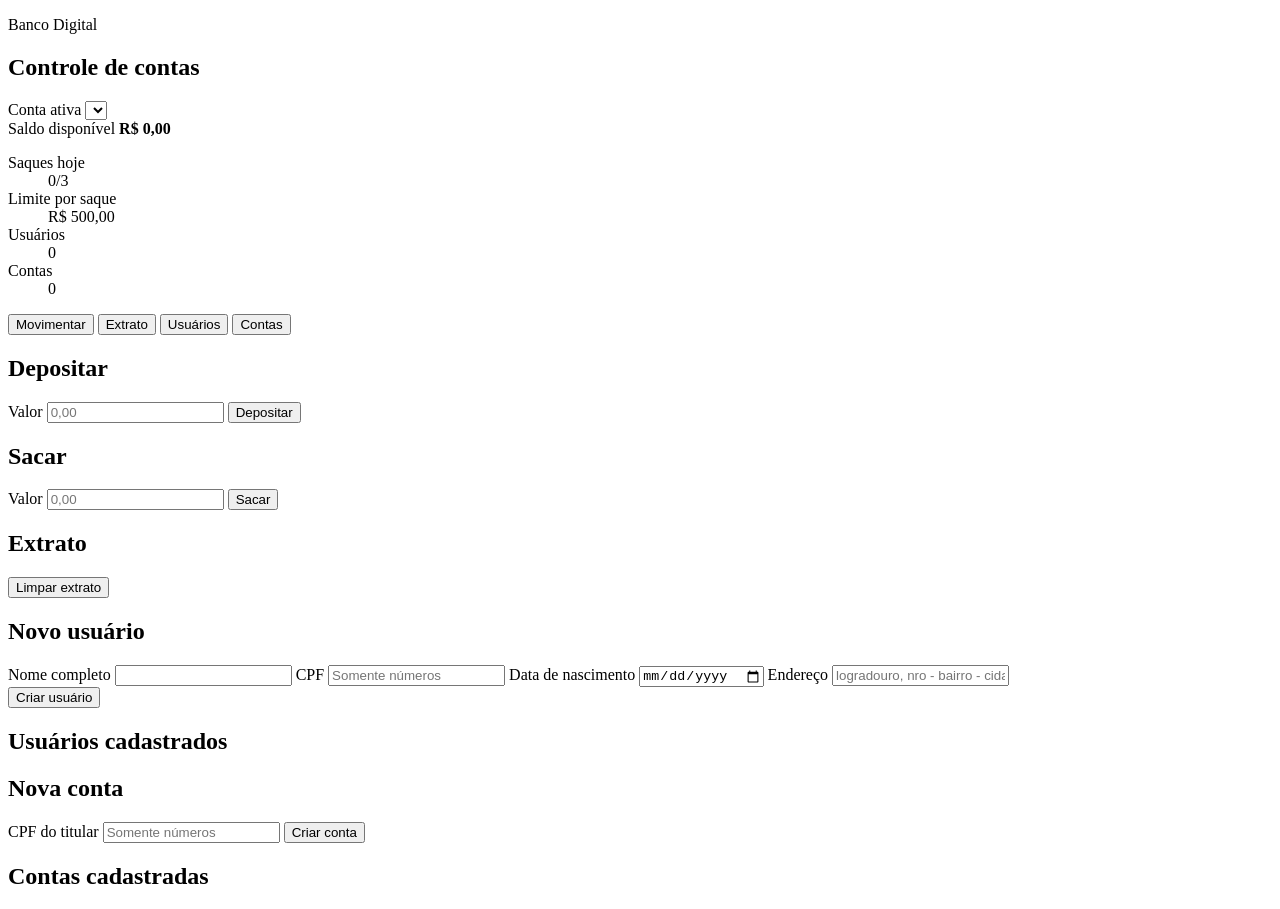
==== index.html @ 3e4c6722 "Add files via upload" ====
<!doctype html>
<html lang="pt-BR">
  <head>
    <meta charset="utf-8" />
    <meta name="viewport" content="width=device-width, initial-scale=1" />
    <title>Banco Digital</title>
    <link rel="stylesheet" href="./styles.css" />
  </head>
  <body>
    <main class="app-shell">
      <section class="summary-panel" aria-label="Resumo da conta">
        <div>
          <p class="eyebrow">Banco Digital</p>
          <h1>Controle de contas</h1>
        </div>

        <label class="field field-compact" for="accountSelect">
          Conta ativa
          <select id="accountSelect"></select>
        </label>

        <div class="balance-box">
          <span>Saldo disponível</span>
          <strong id="balance">R$ 0,00</strong>
        </div>

        <dl class="stats-grid">
          <div>
            <dt>Saques hoje</dt>
            <dd><span id="withdrawCount">0</span>/3</dd>
          </div>
          <div>
            <dt>Limite por saque</dt>
            <dd>R$ 500,00</dd>
          </div>
          <div>
            <dt>Usuários</dt>
            <dd id="userCount">0</dd>
          </div>
          <div>
            <dt>Contas</dt>
            <dd id="accountCount">0</dd>
          </div>
        </dl>
      </section>

      <section class="workspace">
        <nav class="tabs" aria-label="Operações">
          <button class="tab-button active" data-tab="movimentar" type="button">Movimentar</button>
          <button class="tab-button" data-tab="extrato" type="button">Extrato</button>
          <button class="tab-button" data-tab="usuarios" type="button">Usuários</button>
          <button class="tab-button" data-tab="contas" type="button">Contas</button>
        </nav>

        <div class="notice" id="notice" role="status" aria-live="polite"></div>

        <section class="tab-panel active" id="movimentar">
          <div class="form-grid">
            <form class="panel" id="depositForm">
              <h2>Depositar</h2>
              <label class="field" for="depositAmount">
                Valor
                <input id="depositAmount" min="0.01" step="0.01" type="number" placeholder="0,00" required />
              </label>
              <button class="primary-button" type="submit">Depositar</button>
            </form>

            <form class="panel" id="withdrawForm">
              <h2>Sacar</h2>
              <label class="field" for="withdrawAmount">
                Valor
                <input id="withdrawAmount" min="0.01" step="0.01" type="number" placeholder="0,00" required />
              </label>
              <button class="primary-button" type="submit">Sacar</button>
            </form>
          </div>
        </section>

        <section class="tab-panel" id="extrato">
          <div class="panel">
            <div class="panel-header">
              <h2>Extrato</h2>
              <button class="ghost-button" id="clearStatement" type="button">Limpar extrato</button>
            </div>
            <ul class="statement-list" id="statementList"></ul>
          </div>
        </section>

        <section class="tab-panel" id="usuarios">
          <form class="panel" id="userForm">
            <h2>Novo usuário</h2>
            <div class="form-grid">
              <label class="field" for="userName">
                Nome completo
                <input id="userName" autocomplete="name" required />
              </label>
              <label class="field" for="userCpf">
                CPF
                <input id="userCpf" inputmode="numeric" maxlength="14" placeholder="Somente números" required />
              </label>
              <label class="field" for="userBirth">
                Data de nascimento
                <input id="userBirth" type="date" required />
              </label>
              <label class="field" for="userAddress">
                Endereço
                <input id="userAddress" placeholder="logradouro, nro - bairro - cidade/UF" required />
              </label>
            </div>
            <button class="primary-button" type="submit">Criar usuário</button>
          </form>

          <div class="panel">
            <h2>Usuários cadastrados</h2>
            <ul class="data-list" id="userList"></ul>
          </div>
        </section>

        <section class="tab-panel" id="contas">
          <form class="panel" id="accountForm">
            <h2>Nova conta</h2>
            <label class="field" for="accountCpf">
              CPF do titular
              <input id="accountCpf" inputmode="numeric" maxlength="14" placeholder="Somente números" required />
            </label>
            <button class="primary-button" type="submit">Criar conta</button>
          </form>

          <div class="panel">
            <h2>Contas cadastradas</h2>
            <ul class="data-list" id="accountList"></ul>
          </div>
        </section>
      </section>
    </main>

    <script src="./script.js"></script>
  </body>
</html>
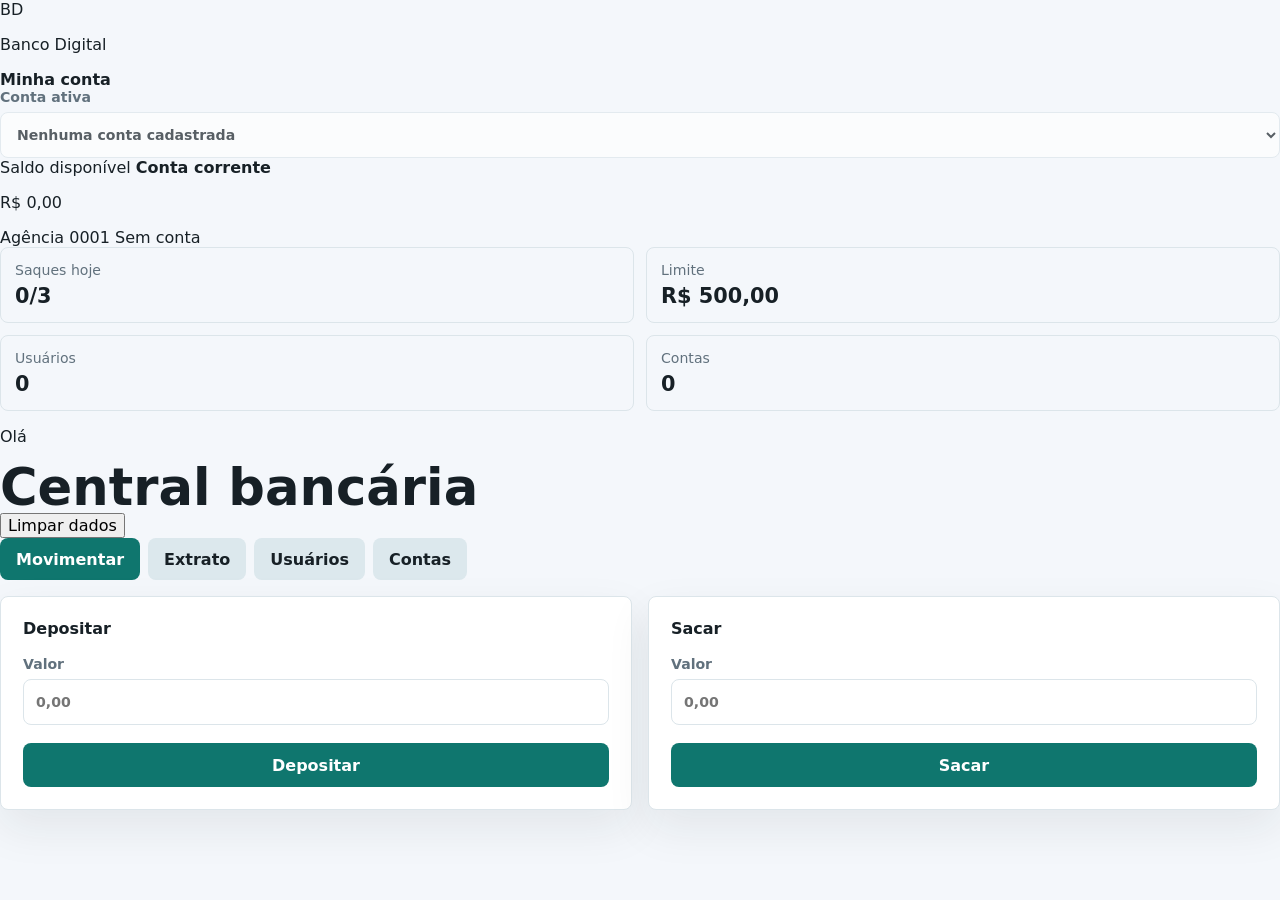
==== commit 1288470d: "Update index.html" ====
--- a/index.html
+++ b/index.html
@@ -7,22 +7,32 @@
     <link rel="stylesheet" href="./styles.css" />
   </head>
   <body>
-    <main class="app-shell">
-      <section class="summary-panel" aria-label="Resumo da conta">
-        <div>
-          <p class="eyebrow">Banco Digital</p>
-          <h1>Controle de contas</h1>
+    <main class="bank-app">
+      <aside class="sidebar">
+        <div class="brand">
+          <div class="brand-mark">BD</div>
+          <div>
+            <p>Banco Digital</p>
+            <strong>Minha conta</strong>
+          </div>
         </div>
 
-        <label class="field field-compact" for="accountSelect">
+        <label class="field account-picker" for="accountSelect">
           Conta ativa
           <select id="accountSelect"></select>
         </label>
 
-        <div class="balance-box">
-          <span>Saldo disponível</span>
-          <strong id="balance">R$ 0,00</strong>
-        </div>
+        <section class="bank-card" aria-label="Cartão da conta">
+          <div class="card-top">
+            <span>Saldo disponível</span>
+            <strong>Conta corrente</strong>
+          </div>
+          <p id="balance">R$ 0,00</p>
+          <div class="card-bottom">
+            <span>Agência 0001</span>
+            <span id="activeAccountNumber">Sem conta</span>
+          </div>
+        </section>
 
         <dl class="stats-grid">
           <div>
@@ -30,7 +40,7 @@
             <dd><span id="withdrawCount">0</span>/3</dd>
           </div>
           <div>
-            <dt>Limite por saque</dt>
+            <dt>Limite</dt>
             <dd>R$ 500,00</dd>
           </div>
           <div>
@@ -42,9 +52,17 @@
             <dd id="accountCount">0</dd>
           </div>
         </dl>
-      </section>
+      </aside>
 
-      <section class="workspace">
+      <section class="content">
+        <header class="topbar">
+          <div>
+            <p>Olá</p>
+            <h1>Central bancária</h1>
+          </div>
+          <button class="danger-button" id="resetData" type="button">Limpar dados</button>
+        </header>
+
         <nav class="tabs" aria-label="Operações">
           <button class="tab-button active" data-tab="movimentar" type="button">Movimentar</button>
           <button class="tab-button" data-tab="extrato" type="button">Extrato</button>
@@ -104,7 +122,7 @@
               </label>
               <label class="field" for="userAddress">
                 Endereço
-                <input id="userAddress" placeholder="logradouro, nro - bairro - cidade/UF" required />
+                <input id="userAddress" placeholder="Rua, número - bairro - cidade/UF" required />
               </label>
             </div>
             <button class="primary-button" type="submit">Criar usuário</button>
@@ -119,9 +137,9 @@
         <section class="tab-panel" id="contas">
           <form class="panel" id="accountForm">
             <h2>Nova conta</h2>
-            <label class="field" for="accountCpf">
-              CPF do titular
-              <input id="accountCpf" inputmode="numeric" maxlength="14" placeholder="Somente números" required />
+            <label class="field" for="accountUser">
+              Titular
+              <select id="accountUser" required></select>
             </label>
             <button class="primary-button" type="submit">Criar conta</button>
           </form>
--- a/styles.css
+++ b/styles.css
@@ -0,0 +1,311 @@
+:root {
+  color-scheme: light;
+  --bg: #f4f7fb;
+  --surface: #ffffff;
+  --surface-soft: #edf4f6;
+  --text: #172026;
+  --muted: #61717d;
+  --line: #dce5ea;
+  --accent: #0f766e;
+  --accent-strong: #115e59;
+  --danger: #b42318;
+  --success: #087443;
+  --shadow: 0 18px 45px rgba(23, 32, 38, 0.08);
+}
+
+* {
+  box-sizing: border-box;
+}
+
+body {
+  margin: 0;
+  min-height: 100vh;
+  background: var(--bg);
+  color: var(--text);
+  font-family: Inter, ui-sans-serif, system-ui, -apple-system, BlinkMacSystemFont, "Segoe UI", sans-serif;
+}
+
+button,
+input,
+select {
+  font: inherit;
+}
+
+.app-shell {
+  display: grid;
+  grid-template-columns: minmax(280px, 360px) minmax(0, 1fr);
+  gap: 24px;
+  width: min(1180px, calc(100% - 32px));
+  margin: 32px auto;
+}
+
+.summary-panel,
+.panel {
+  background: var(--surface);
+  border: 1px solid var(--line);
+  border-radius: 8px;
+  box-shadow: var(--shadow);
+}
+
+.summary-panel {
+  display: flex;
+  flex-direction: column;
+  gap: 22px;
+  align-self: start;
+  padding: 24px;
+  position: sticky;
+  top: 24px;
+}
+
+.eyebrow {
+  margin: 0 0 8px;
+  color: var(--accent);
+  font-size: 0.78rem;
+  font-weight: 800;
+  letter-spacing: 0;
+  text-transform: uppercase;
+}
+
+h1,
+h2 {
+  margin: 0;
+  letter-spacing: 0;
+}
+
+h1 {
+  font-size: clamp(2rem, 4vw, 3.2rem);
+  line-height: 1;
+}
+
+h2 {
+  font-size: 1rem;
+}
+
+.balance-box {
+  display: grid;
+  gap: 8px;
+  padding: 20px;
+  background: var(--surface-soft);
+  border-radius: 8px;
+}
+
+.balance-box span,
+.field,
+.stats-grid dt {
+  color: var(--muted);
+  font-size: 0.88rem;
+}
+
+.balance-box strong {
+  font-size: clamp(2rem, 5vw, 3rem);
+  line-height: 1;
+}
+
+.stats-grid {
+  display: grid;
+  grid-template-columns: repeat(2, minmax(0, 1fr));
+  gap: 12px;
+  margin: 0;
+}
+
+.stats-grid div {
+  padding: 14px;
+  border: 1px solid var(--line);
+  border-radius: 8px;
+}
+
+.stats-grid dd {
+  margin: 6px 0 0;
+  font-size: 1.3rem;
+  font-weight: 800;
+}
+
+.workspace {
+  min-width: 0;
+}
+
+.tabs {
+  display: flex;
+  flex-wrap: wrap;
+  gap: 8px;
+  margin-bottom: 16px;
+}
+
+.tab-button,
+.ghost-button,
+.primary-button {
+  border: 0;
+  border-radius: 8px;
+  cursor: pointer;
+  font-weight: 800;
+}
+
+.tab-button {
+  min-height: 42px;
+  padding: 0 16px;
+  background: #dce8ed;
+  color: var(--text);
+}
+
+.tab-button.active,
+.primary-button {
+  background: var(--accent);
+  color: #fff;
+}
+
+.primary-button,
+.ghost-button {
+  min-height: 44px;
+  padding: 0 18px;
+}
+
+.primary-button:hover,
+.tab-button.active:hover {
+  background: var(--accent-strong);
+}
+
+.ghost-button {
+  background: #eef3f5;
+  color: var(--text);
+}
+
+.notice {
+  display: none;
+  margin-bottom: 16px;
+  padding: 14px 16px;
+  border-radius: 8px;
+  background: #e7f7ee;
+  color: var(--success);
+  font-weight: 700;
+}
+
+.notice.error {
+  background: #fff0ee;
+  color: var(--danger);
+}
+
+.notice.visible {
+  display: block;
+}
+
+.tab-panel {
+  display: none;
+}
+
+.tab-panel.active {
+  display: grid;
+  gap: 16px;
+}
+
+.panel {
+  display: grid;
+  gap: 18px;
+  padding: 22px;
+}
+
+.panel-header {
+  display: flex;
+  align-items: center;
+  justify-content: space-between;
+  gap: 12px;
+}
+
+.form-grid {
+  display: grid;
+  grid-template-columns: repeat(2, minmax(0, 1fr));
+  gap: 16px;
+}
+
+.field {
+  display: grid;
+  gap: 7px;
+  font-weight: 700;
+}
+
+.field-compact {
+  color: var(--text);
+}
+
+input,
+select {
+  width: 100%;
+  min-height: 46px;
+  border: 1px solid var(--line);
+  border-radius: 8px;
+  background: #fff;
+  color: var(--text);
+  padding: 0 12px;
+}
+
+input:focus,
+select:focus,
+button:focus-visible {
+  outline: 3px solid rgba(15, 118, 110, 0.22);
+  outline-offset: 2px;
+}
+
+.statement-list,
+.data-list {
+  display: grid;
+  gap: 10px;
+  margin: 0;
+  padding: 0;
+  list-style: none;
+}
+
+.statement-list li,
+.data-list li {
+  display: grid;
+  gap: 4px;
+  padding: 14px;
+  border: 1px solid var(--line);
+  border-radius: 8px;
+  background: #fbfdfe;
+}
+
+.row {
+  display: flex;
+  justify-content: space-between;
+  gap: 12px;
+}
+
+.muted {
+  color: var(--muted);
+  font-size: 0.9rem;
+}
+
+.success {
+  color: var(--success);
+}
+
+.danger {
+  color: var(--danger);
+}
+
+.empty {
+  color: var(--muted);
+  padding: 12px 0;
+}
+
+@media (max-width: 850px) {
+  .app-shell {
+    grid-template-columns: 1fr;
+    margin: 16px auto;
+  }
+
+  .summary-panel {
+    position: static;
+  }
+}
+
+@media (max-width: 620px) {
+  .form-grid,
+  .stats-grid {
+    grid-template-columns: 1fr;
+  }
+
+  .panel-header {
+    align-items: stretch;
+    flex-direction: column;
+  }
+}
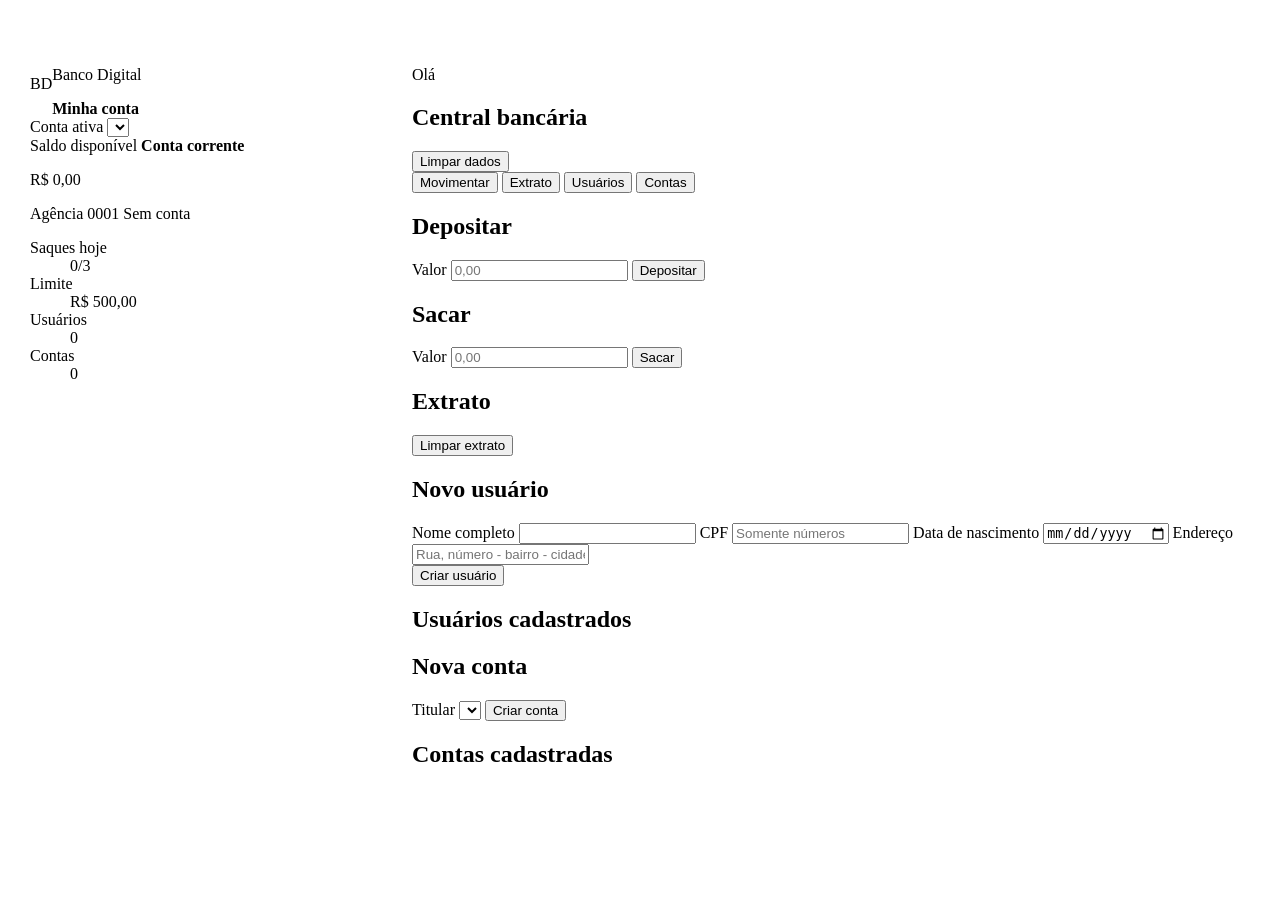
==== commit f8469b35: "Update index.html" ====
--- a/index.html
+++ b/index.html
@@ -4,7 +4,8 @@
     <meta charset="utf-8" />
     <meta name="viewport" content="width=device-width, initial-scale=1" />
     <title>Banco Digital</title>
-    <link rel="stylesheet" href="./styles.css" />
+    <link rel="stylesheet" href="/styles.css?v=20260426-2" />
+<script src="/script.js?v=20260426-2"></script>
   </head>
   <body>
     <main class="bank-app">
--- a/styles.css
+++ b/styles.css
@@ -1,311 +1,75 @@
-:root {
-  color-scheme: light;
-  --bg: #f4f7fb;
-  --surface: #ffffff;
-  --surface-soft: #edf4f6;
-  --text: #172026;
-  --muted: #61717d;
-  --line: #dce5ea;
-  --accent: #0f766e;
-  --accent-strong: #115e59;
-  --danger: #b42318;
-  --success: #087443;
-  --shadow: 0 18px 45px rgba(23, 32, 38, 0.08);
-}
-
-* {
-  box-sizing: border-box;
-}
-
-body {
-  margin: 0;
-  min-height: 100vh;
-  background: var(--bg);
-  color: var(--text);
-  font-family: Inter, ui-sans-serif, system-ui, -apple-system, BlinkMacSystemFont, "Segoe UI", sans-serif;
-}
-
-button,
-input,
-select {
-  font: inherit;
-}
-
-.app-shell {
+.bank-app {
   display: grid;
+  grid-template-columns: minmax(300px, 390px) minmax(0, 1fr);
   grid-template-columns: minmax(280px, 360px) minmax(0, 1fr);
   gap: 24px;
-  width: min(1180px, calc(100% - 32px));
-  margin: 32px auto;
-}
-
-.summary-panel,
-.panel {
-  background: var(--surface);
-  border: 1px solid var(--line);
+  width: min(1220px, calc(100% - 32px));
+  margin: 28px auto;
+  display: grid;
+  align-self: start;
+  gap: 22px;
+  min-width: 0;
+  overflow: hidden;
+  padding: 22px;
   border-radius: 8px;
-  box-shadow: var(--shadow);
-}
-
-.summary-panel {
-  display: flex;
-  flex-direction: column;
-  gap: 22px;
-  align-self: start;
-  padding: 24px;
   position: sticky;
   top: 24px;
 }
 
-.eyebrow {
-  margin: 0 0 8px;
-  color: var(--accent);
-  font-size: 0.78rem;
-  font-weight: 800;
-  letter-spacing: 0;
-  text-transform: uppercase;
+.sidebar > * {
+  min-width: 0;
 }
 
-h1,
-h2 {
-  margin: 0;
-  letter-spacing: 0;
-}
-
-h1 {
-  font-size: clamp(2rem, 4vw, 3.2rem);
-  line-height: 1;
-}
-
-h2 {
-  font-size: 1rem;
-}
-
-.balance-box {
+.brand {
+  display: flex;
+  align-items: center;
+.bank-card {
   display: grid;
-  gap: 8px;
-  padding: 20px;
-  background: var(--surface-soft);
+  gap: 26px;
+  width: 100%;
+  min-width: 0;
+  min-height: 220px;
+  overflow: hidden;
+  padding: 22px;
   border-radius: 8px;
-}
-
-.balance-box span,
-.field,
-.stats-grid dt {
-  color: var(--muted);
+  color: #fff;
   font-size: 0.88rem;
 }
 
-.balance-box strong {
-  font-size: clamp(2rem, 5vw, 3rem);
+.card-top span,
+.card-top strong,
+.card-bottom span {
+  min-width: 0;
+  overflow: hidden;
+  text-overflow: ellipsis;
+  white-space: nowrap;
+}
+
+.bank-card p {
+  margin: 0;
+  font-size: clamp(2.2rem, 6vw, 3.2rem);
+  max-width: 100%;
+  overflow: hidden;
+  text-overflow: ellipsis;
+  font-size: clamp(1.75rem, 2.8vw, 2.35rem);
+  font-weight: 900;
   line-height: 1;
+  white-space: nowrap;
 }
 
 .stats-grid {
-  display: grid;
-  grid-template-columns: repeat(2, minmax(0, 1fr));
-  gap: 12px;
-  margin: 0;
 }
 
 .stats-grid div {
+  min-width: 0;
   padding: 14px;
   border: 1px solid var(--line);
   border-radius: 8px;
-}
-
-.stats-grid dd {
-  margin: 6px 0 0;
-  font-size: 1.3rem;
-  font-weight: 800;
-}
-
-.workspace {
-  min-width: 0;
-}
-
-.tabs {
-  display: flex;
-  flex-wrap: wrap;
-  gap: 8px;
-  margin-bottom: 16px;
-}
-
-.tab-button,
-.ghost-button,
-.primary-button {
-  border: 0;
-  border-radius: 8px;
-  cursor: pointer;
-  font-weight: 800;
-}
-
-.tab-button {
-  min-height: 42px;
-  padding: 0 16px;
-  background: #dce8ed;
-  color: var(--text);
-}
-
-.tab-button.active,
-.primary-button {
-  background: var(--accent);
-  color: #fff;
-}
-
-.primary-button,
-.ghost-button {
-  min-height: 44px;
-  padding: 0 18px;
-}
-
-.primary-button:hover,
-.tab-button.active:hover {
-  background: var(--accent-strong);
-}
-
-.ghost-button {
-  background: #eef3f5;
-  color: var(--text);
-}
-
-.notice {
-  display: none;
-  margin-bottom: 16px;
-  padding: 14px 16px;
-  border-radius: 8px;
-  background: #e7f7ee;
-  color: var(--success);
-  font-weight: 700;
-}
-
-.notice.error {
-  background: #fff0ee;
-  color: var(--danger);
-}
-
-.notice.visible {
-  display: block;
-}
-
-.tab-panel {
-  display: none;
-}
-
-.tab-panel.active {
-  display: grid;
-  gap: 16px;
-}
-
-.panel {
-  display: grid;
-  gap: 18px;
-  padding: 22px;
-}
-
-.panel-header {
-  display: flex;
-  align-items: center;
-  justify-content: space-between;
-  gap: 12px;
-}
-
-.form-grid {
-  display: grid;
-  grid-template-columns: repeat(2, minmax(0, 1fr));
-  gap: 16px;
-}
-
-.field {
-  display: grid;
-  gap: 7px;
-  font-weight: 700;
-}
-
-.field-compact {
-  color: var(--text);
-}
-
 input,
 select {
   width: 100%;
-  min-height: 46px;
+  max-width: 100%;
+  min-width: 0;
+  min-height: 48px;
   border: 1px solid var(--line);
   border-radius: 8px;
-  background: #fff;
-  color: var(--text);
-  padding: 0 12px;
-}
-
-input:focus,
-select:focus,
-button:focus-visible {
-  outline: 3px solid rgba(15, 118, 110, 0.22);
-  outline-offset: 2px;
-}
-
-.statement-list,
-.data-list {
-  display: grid;
-  gap: 10px;
-  margin: 0;
-  padding: 0;
-  list-style: none;
-}
-
-.statement-list li,
-.data-list li {
-  display: grid;
-  gap: 4px;
-  padding: 14px;
-  border: 1px solid var(--line);
-  border-radius: 8px;
-  background: #fbfdfe;
-}
-
-.row {
-  display: flex;
-  justify-content: space-between;
-  gap: 12px;
-}
-
-.muted {
-  color: var(--muted);
-  font-size: 0.9rem;
-}
-
-.success {
-  color: var(--success);
-}
-
-.danger {
-  color: var(--danger);
-}
-
-.empty {
-  color: var(--muted);
-  padding: 12px 0;
-}
-
-@media (max-width: 850px) {
-  .app-shell {
-    grid-template-columns: 1fr;
-    margin: 16px auto;
-  }
-
-  .summary-panel {
-    position: static;
-  }
-}
-
-@media (max-width: 620px) {
-  .form-grid,
-  .stats-grid {
-    grid-template-columns: 1fr;
-  }
-
-  .panel-header {
-    align-items: stretch;
-    flex-direction: column;
-  }
-}
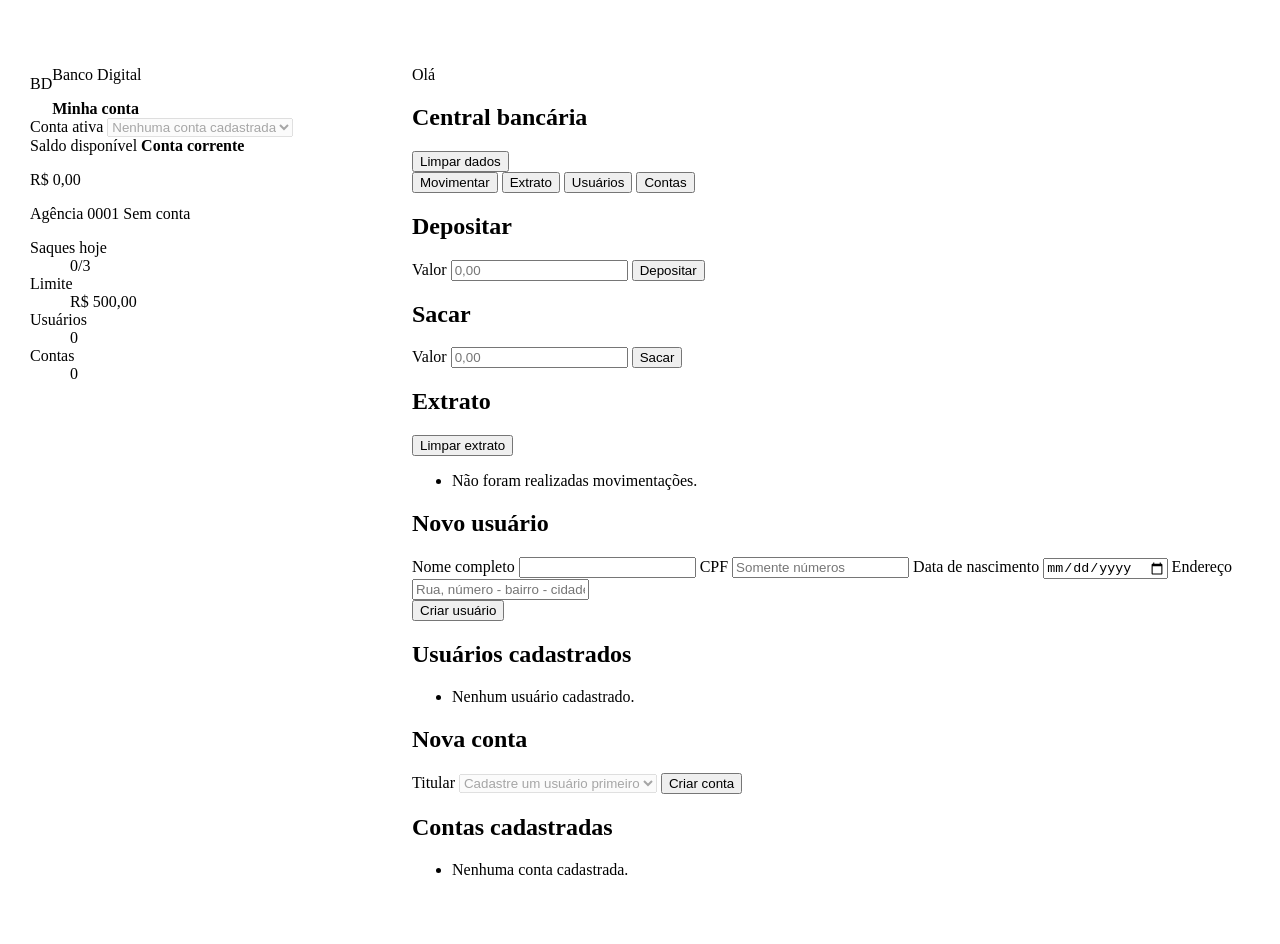
==== commit 4a762684: "Fix script tag source and formatting in index.html" ====
--- a/index.html
+++ b/index.html
@@ -5,7 +5,6 @@
     <meta name="viewport" content="width=device-width, initial-scale=1" />
     <title>Banco Digital</title>
     <link rel="stylesheet" href="/styles.css?v=20260426-2" />
-<script src="/script.js?v=20260426-2"></script>
   </head>
   <body>
     <main class="bank-app">
@@ -151,7 +150,7 @@
           </div>
         </section>
       </section>
-    </main>
+   </main>
 
     <script src="./script.js"></script>
   </body>
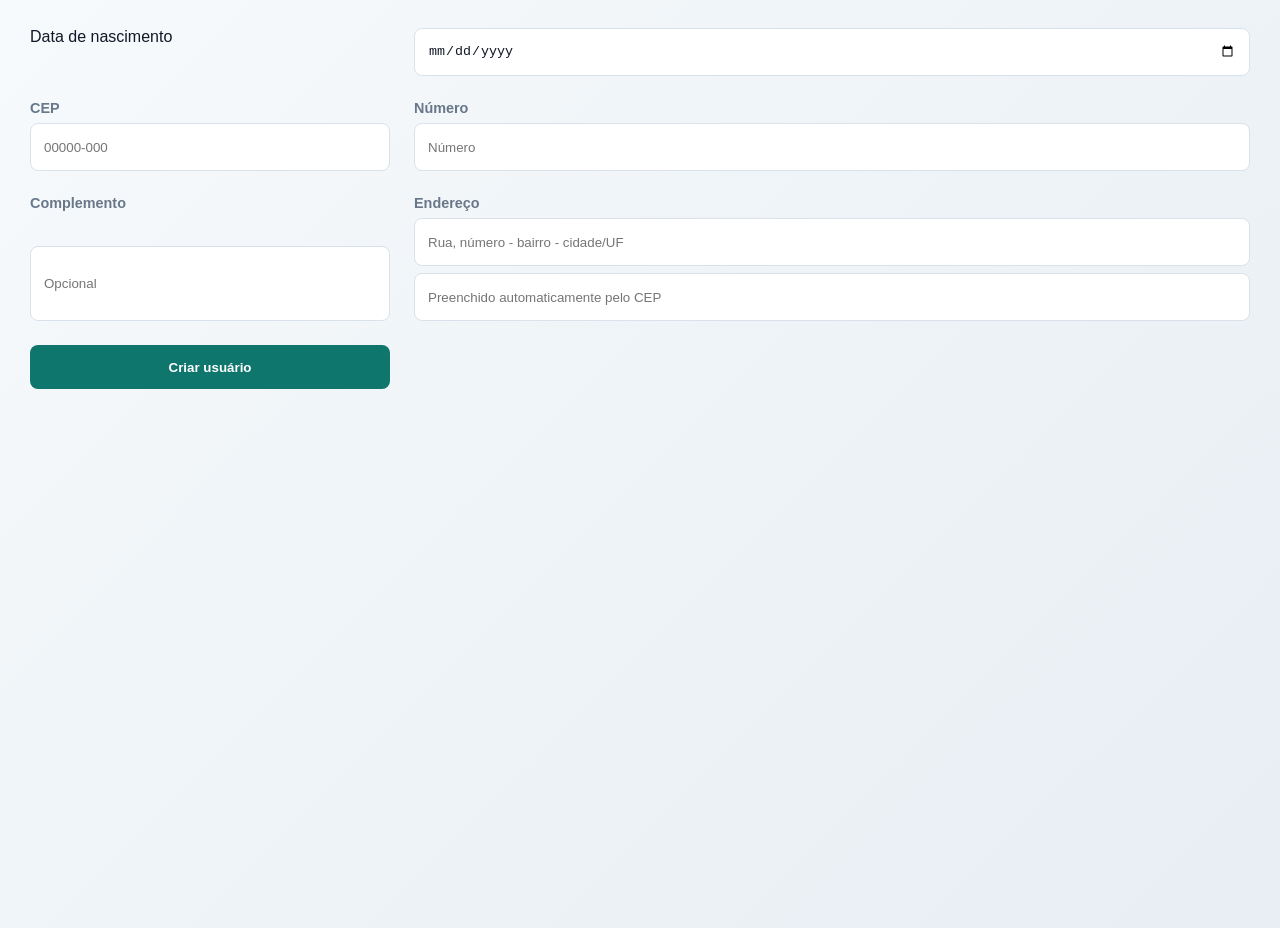
==== commit 1007aaa2: "Update index.html" ====
--- a/index.html
+++ b/index.html
@@ -1,157 +1,37 @@
-<!doctype html>
-<html lang="pt-BR">
-  <head>
-    <meta charset="utf-8" />
+ <meta charset="utf-8" />
     <meta name="viewport" content="width=device-width, initial-scale=1" />
     <title>Banco Digital</title>
     <link rel="stylesheet" href="/styles.css?v=20260426-2" />
+    <link rel="stylesheet" href="/styles.css?v=20260426-3" />
   </head>
   <body>
     <main class="bank-app">
-      <aside class="sidebar">
-        <div class="brand">
-          <div class="brand-mark">BD</div>
-          <div>
-            <p>Banco Digital</p>
-            <strong>Minha conta</strong>
-          </div>
-        </div>
-
-        <label class="field account-picker" for="accountSelect">
-          Conta ativa
-          <select id="accountSelect"></select>
-        </label>
-
-        <section class="bank-card" aria-label="Cartão da conta">
-          <div class="card-top">
-            <span>Saldo disponível</span>
-            <strong>Conta corrente</strong>
-          </div>
-          <p id="balance">R$ 0,00</p>
-          <div class="card-bottom">
-            <span>Agência 0001</span>
-            <span id="activeAccountNumber">Sem conta</span>
-          </div>
-        </section>
-
-        <dl class="stats-grid">
-          <div>
-            <dt>Saques hoje</dt>
-            <dd><span id="withdrawCount">0</span>/3</dd>
-          </div>
-          <div>
-            <dt>Limite</dt>
-            <dd>R$ 500,00</dd>
-          </div>
-          <div>
-            <dt>Usuários</dt>
-            <dd id="userCount">0</dd>
-          </div>
-          <div>
-            <dt>Contas</dt>
-            <dd id="accountCount">0</dd>
-          </div>
-        </dl>
-      </aside>
-
-      <section class="content">
-        <header class="topbar">
-          <div>
-            <p>Olá</p>
-            <h1>Central bancária</h1>
-          </div>
-          <button class="danger-button" id="resetData" type="button">Limpar dados</button>
-        </header>
-
-        <nav class="tabs" aria-label="Operações">
-          <button class="tab-button active" data-tab="movimentar" type="button">Movimentar</button>
-          <button class="tab-button" data-tab="extrato" type="button">Extrato</button>
-          <button class="tab-button" data-tab="usuarios" type="button">Usuários</button>
-          <button class="tab-button" data-tab="contas" type="button">Contas</button>
-        </nav>
-
-        <div class="notice" id="notice" role="status" aria-live="polite"></div>
-
-        <section class="tab-panel active" id="movimentar">
-          <div class="form-grid">
-            <form class="panel" id="depositForm">
-              <h2>Depositar</h2>
-              <label class="field" for="depositAmount">
-                Valor
-                <input id="depositAmount" min="0.01" step="0.01" type="number" placeholder="0,00" required />
-              </label>
-              <button class="primary-button" type="submit">Depositar</button>
-            </form>
-
-            <form class="panel" id="withdrawForm">
-              <h2>Sacar</h2>
-              <label class="field" for="withdrawAmount">
-                Valor
-                <input id="withdrawAmount" min="0.01" step="0.01" type="number" placeholder="0,00" required />
-              </label>
-              <button class="primary-button" type="submit">Sacar</button>
-            </form>
-          </div>
-        </section>
-
-        <section class="tab-panel" id="extrato">
-          <div class="panel">
-            <div class="panel-header">
-              <h2>Extrato</h2>
-              <button class="ghost-button" id="clearStatement" type="button">Limpar extrato</button>
-            </div>
-            <ul class="statement-list" id="statementList"></ul>
-          </div>
-        </section>
-
-        <section class="tab-panel" id="usuarios">
-          <form class="panel" id="userForm">
-            <h2>Novo usuário</h2>
-            <div class="form-grid">
-              <label class="field" for="userName">
-                Nome completo
-                <input id="userName" autocomplete="name" required />
-              </label>
-              <label class="field" for="userCpf">
-                CPF
-                <input id="userCpf" inputmode="numeric" maxlength="14" placeholder="Somente números" required />
-              </label>
-              <label class="field" for="userBirth">
                 Data de nascimento
                 <input id="userBirth" type="date" required />
+              </label>
+              <label class="field" for="userCep">
+                CEP
+                <input id="userCep" inputmode="numeric" maxlength="9" placeholder="00000-000" required />
+              </label>
+              <label class="field" for="userNumber">
+                Número
+                <input id="userNumber" inputmode="numeric" placeholder="Número" required />
+              </label>
+              <label class="field" for="userComplement">
+                Complemento
+                <input id="userComplement" placeholder="Opcional" />
               </label>
               <label class="field" for="userAddress">
                 Endereço
                 <input id="userAddress" placeholder="Rua, número - bairro - cidade/UF" required />
+                <input id="userAddress" placeholder="Preenchido automaticamente pelo CEP" required />
               </label>
             </div>
             <button class="primary-button" type="submit">Criar usuário</button>
-          </form>
+      </section>
+    </main>
 
-          <div class="panel">
-            <h2>Usuários cadastrados</h2>
-            <ul class="data-list" id="userList"></ul>
-          </div>
-        </section>
-
-        <section class="tab-panel" id="contas">
-          <form class="panel" id="accountForm">
-            <h2>Nova conta</h2>
-            <label class="field" for="accountUser">
-              Titular
-              <select id="accountUser" required></select>
-            </label>
-            <button class="primary-button" type="submit">Criar conta</button>
-          </form>
-
-          <div class="panel">
-            <h2>Contas cadastradas</h2>
-            <ul class="data-list" id="accountList"></ul>
-          </div>
-        </section>
-      </section>
-   </main>
-
-    <script src="./script.js"></script>
+    <script src="/script.js?v=20260426-2"></script>
+    <script src="/script.js?v=20260426-3"></script>
   </body>
 </html>
--- a/styles.css
+++ b/styles.css
@@ -1,17 +1,56 @@
+:root {
+  color-scheme: light;
+  --bg: #eef3f7;
+  --ink: #111827;
+  --muted: #687789;
+  --surface: #ffffff;
+  --line: #d9e2ea;
+  --navy: #102a43;
+  --navy-soft: #183b56;
+  --teal: #0f766e;
+  --teal-dark: #115e59;
+  --gold: #d9a441;
+  --danger: #b42318;
+  --success: #087443;
+  --shadow: 0 22px 48px rgba(16, 42, 67, 0.12);
+}
+
+* {
+  box-sizing: border-box;
+}
+
+body {
+  margin: 0;
+  min-height: 100vh;
+  background: linear-gradient(135deg, #f7fafc 0%, var(--bg) 52%, #e8eef3 100%);
+  color: var(--ink);
+  font-family: Inter, Arial, sans-serif;
+}
+
 .bank-app {
   display: grid;
-  grid-template-columns: minmax(300px, 390px) minmax(0, 1fr);
   grid-template-columns: minmax(280px, 360px) minmax(0, 1fr);
   gap: 24px;
   width: min(1220px, calc(100% - 32px));
   margin: 28px auto;
-  display: grid;
+}
+
+.sidebar,
+.panel,
+.topbar {
+  border: 1px solid var(--line);
+  background: #fff;
+  box-shadow: var(--shadow);
+  border-radius: 8px;
+}
+
+.sidebar {
+  display: grid;
+  gap: 22px;
+  min-width: 0;
+  overflow: hidden;
+  padding: 22px;
   align-self: start;
-  gap: 22px;
-  min-width: 0;
-  overflow: hidden;
-  padding: 22px;
-  border-radius: 8px;
   position: sticky;
   top: 24px;
 }
@@ -23,6 +62,33 @@
 .brand {
   display: flex;
   align-items: center;
+  gap: 12px;
+}
+
+.brand-mark {
+  display: grid;
+  place-items: center;
+  width: 46px;
+  height: 46px;
+  border-radius: 8px;
+  background: var(--navy);
+  color: var(--gold);
+  font-weight: 900;
+}
+
+.brand p,
+.topbar p {
+  margin: 0 0 2px;
+  color: var(--muted);
+  font-size: 0.86rem;
+  font-weight: 800;
+  text-transform: uppercase;
+}
+
+.brand strong {
+  font-size: 1.15rem;
+}
+
 .bank-card {
   display: grid;
   gap: 26px;
@@ -33,6 +99,15 @@
   padding: 22px;
   border-radius: 8px;
   color: #fff;
+  background: linear-gradient(135deg, var(--navy) 0%, var(--navy-soft) 48%, var(--teal-dark) 100%);
+}
+
+.card-top,
+.card-bottom {
+  display: flex;
+  justify-content: space-between;
+  gap: 12px;
+  color: rgba(255, 255, 255, 0.84);
   font-size: 0.88rem;
 }
 
@@ -47,7 +122,6 @@
 
 .bank-card p {
   margin: 0;
-  font-size: clamp(2.2rem, 6vw, 3.2rem);
   max-width: 100%;
   overflow: hidden;
   text-overflow: ellipsis;
@@ -58,6 +132,10 @@
 }
 
 .stats-grid {
+  display: grid;
+  grid-template-columns: repeat(2, minmax(0, 1fr));
+  gap: 12px;
+  margin: 0;
 }
 
 .stats-grid div {
@@ -65,6 +143,148 @@
   padding: 14px;
   border: 1px solid var(--line);
   border-radius: 8px;
+  background: #fff;
+}
+
+.stats-grid dt {
+  color: var(--muted);
+  font-size: 0.86rem;
+}
+
+.stats-grid dd {
+  margin: 5px 0 0;
+  font-size: 1.25rem;
+  font-weight: 900;
+}
+
+.content {
+  display: grid;
+  gap: 16px;
+  min-width: 0;
+}
+
+.topbar {
+  display: flex;
+  justify-content: space-between;
+  align-items: center;
+  gap: 16px;
+  padding: 18px 20px;
+}
+
+h1,
+h2 {
+  margin: 0;
+}
+
+h1 {
+  color: var(--navy);
+  font-size: clamp(1.9rem, 4vw, 3rem);
+}
+
+h2 {
+  color: var(--navy);
+  font-size: 1.08rem;
+}
+
+.tabs {
+  display: flex;
+  flex-wrap: wrap;
+  gap: 8px;
+}
+
+.tab-button,
+.primary-button,
+.ghost-button,
+.danger-button {
+  min-height: 44px;
+  border: 0;
+  border-radius: 8px;
+  cursor: pointer;
+  font-weight: 900;
+}
+
+.tab-button {
+  padding: 0 16px;
+  background: #dbe6ed;
+  color: var(--navy);
+}
+
+.tab-button.active,
+.primary-button {
+  background: var(--teal);
+  color: #fff;
+}
+
+.primary-button,
+.ghost-button,
+.danger-button {
+  padding: 0 18px;
+}
+
+.ghost-button {
+  background: #eef3f7;
+  color: var(--navy);
+}
+
+.danger-button {
+  background: #fff0ee;
+  color: var(--danger);
+}
+
+.notice {
+  display: none;
+  padding: 14px 16px;
+  border-radius: 8px;
+  background: #e7f7ee;
+  color: var(--success);
+  font-weight: 800;
+}
+
+.notice.error {
+  background: #fff0ee;
+  color: var(--danger);
+}
+
+.notice.visible {
+  display: block;
+}
+
+.tab-panel {
+  display: none;
+}
+
+.tab-panel.active {
+  display: grid;
+  gap: 16px;
+}
+
+.panel {
+  display: grid;
+  gap: 18px;
+  padding: 22px;
+}
+
+.panel-header {
+  display: flex;
+  justify-content: space-between;
+  align-items: center;
+  gap: 12px;
+}
+
+.form-grid {
+  display: grid;
+  grid-template-columns: repeat(2, minmax(0, 1fr));
+  gap: 16px;
+}
+
+.field {
+  display: grid;
+  gap: 7px;
+  color: var(--muted);
+  font-size: 0.9rem;
+  font-weight: 850;
+}
+
 input,
 select {
   width: 100%;
@@ -73,3 +293,112 @@
   min-height: 48px;
   border: 1px solid var(--line);
   border-radius: 8px;
+  background: #fff;
+  color: var(--ink);
+  padding: 0 13px;
+}
+
+.statement-list,
+.data-list {
+  display: grid;
+  gap: 10px;
+  margin: 0;
+  padding: 0;
+  list-style: none;
+}
+
+.statement-list li,
+.data-list li {
+  display: grid;
+  gap: 5px;
+  padding: 14px;
+  border: 1px solid var(--line);
+  border-radius: 8px;
+  background: #fbfdff;
+}
+
+.row {
+  display: flex;
+  justify-content: space-between;
+  gap: 12px;
+}
+
+.muted {
+  color: var(--muted);
+  font-size: 0.9rem;
+}
+
+.success {
+  color: var(--success);
+}
+
+.danger {
+  color: var(--danger);
+}
+
+.empty {
+  color: var(--muted);
+}
+
+@media (max-width: 900px) {
+  .bank-app {
+    grid-template-columns: 1fr;
+    margin: 16px auto;
+  }
+
+  .sidebar {
+    position: static;
+  }
+}
+
+@media (max-width: 640px) {
+  .topbar,
+  .panel-header {
+    align-items: stretch;
+    flex-direction: column;
+  }
+
+  .form-grid,
+  .stats-grid {
+    grid-template-columns: 1fr;
+  }
+}
+}
+
+.card-top span,
+.card-top strong,
+.card-bottom span {
+  min-width: 0;
+  overflow: hidden;
+  text-overflow: ellipsis;
+  white-space: nowrap;
+}
+
+.bank-card p {
+  margin: 0;
+  font-size: clamp(2.2rem, 6vw, 3.2rem);
+  max-width: 100%;
+  overflow: hidden;
+  text-overflow: ellipsis;
+  font-size: clamp(1.75rem, 2.8vw, 2.35rem);
+  font-weight: 900;
+  line-height: 1;
+  white-space: nowrap;
+}
+
+.stats-grid {
+}
+
+.stats-grid div {
+  min-width: 0;
+  padding: 14px;
+  border: 1px solid var(--line);
+  border-radius: 8px;
+input,
+select {
+  width: 100%;
+  max-width: 100%;
+  min-width: 0;
+  min-height: 48px;
+  border: 1px solid var(--line);
+  border-radius: 8px;
--- a/styles.css
+++ b/styles.css
@@ -1,17 +1,56 @@
+:root {
+  color-scheme: light;
+  --bg: #eef3f7;
+  --ink: #111827;
+  --muted: #687789;
+  --surface: #ffffff;
+  --line: #d9e2ea;
+  --navy: #102a43;
+  --navy-soft: #183b56;
+  --teal: #0f766e;
+  --teal-dark: #115e59;
+  --gold: #d9a441;
+  --danger: #b42318;
+  --success: #087443;
+  --shadow: 0 22px 48px rgba(16, 42, 67, 0.12);
+}
+
+* {
+  box-sizing: border-box;
+}
+
+body {
+  margin: 0;
+  min-height: 100vh;
+  background: linear-gradient(135deg, #f7fafc 0%, var(--bg) 52%, #e8eef3 100%);
+  color: var(--ink);
+  font-family: Inter, Arial, sans-serif;
+}
+
 .bank-app {
   display: grid;
-  grid-template-columns: minmax(300px, 390px) minmax(0, 1fr);
   grid-template-columns: minmax(280px, 360px) minmax(0, 1fr);
   gap: 24px;
   width: min(1220px, calc(100% - 32px));
   margin: 28px auto;
-  display: grid;
+}
+
+.sidebar,
+.panel,
+.topbar {
+  border: 1px solid var(--line);
+  background: #fff;
+  box-shadow: var(--shadow);
+  border-radius: 8px;
+}
+
+.sidebar {
+  display: grid;
+  gap: 22px;
+  min-width: 0;
+  overflow: hidden;
+  padding: 22px;
   align-self: start;
-  gap: 22px;
-  min-width: 0;
-  overflow: hidden;
-  padding: 22px;
-  border-radius: 8px;
   position: sticky;
   top: 24px;
 }
@@ -23,6 +62,33 @@
 .brand {
   display: flex;
   align-items: center;
+  gap: 12px;
+}
+
+.brand-mark {
+  display: grid;
+  place-items: center;
+  width: 46px;
+  height: 46px;
+  border-radius: 8px;
+  background: var(--navy);
+  color: var(--gold);
+  font-weight: 900;
+}
+
+.brand p,
+.topbar p {
+  margin: 0 0 2px;
+  color: var(--muted);
+  font-size: 0.86rem;
+  font-weight: 800;
+  text-transform: uppercase;
+}
+
+.brand strong {
+  font-size: 1.15rem;
+}
+
 .bank-card {
   display: grid;
   gap: 26px;
@@ -33,6 +99,15 @@
   padding: 22px;
   border-radius: 8px;
   color: #fff;
+  background: linear-gradient(135deg, var(--navy) 0%, var(--navy-soft) 48%, var(--teal-dark) 100%);
+}
+
+.card-top,
+.card-bottom {
+  display: flex;
+  justify-content: space-between;
+  gap: 12px;
+  color: rgba(255, 255, 255, 0.84);
   font-size: 0.88rem;
 }
 
@@ -47,7 +122,6 @@
 
 .bank-card p {
   margin: 0;
-  font-size: clamp(2.2rem, 6vw, 3.2rem);
   max-width: 100%;
   overflow: hidden;
   text-overflow: ellipsis;
@@ -58,6 +132,10 @@
 }
 
 .stats-grid {
+  display: grid;
+  grid-template-columns: repeat(2, minmax(0, 1fr));
+  gap: 12px;
+  margin: 0;
 }
 
 .stats-grid div {
@@ -65,6 +143,148 @@
   padding: 14px;
   border: 1px solid var(--line);
   border-radius: 8px;
+  background: #fff;
+}
+
+.stats-grid dt {
+  color: var(--muted);
+  font-size: 0.86rem;
+}
+
+.stats-grid dd {
+  margin: 5px 0 0;
+  font-size: 1.25rem;
+  font-weight: 900;
+}
+
+.content {
+  display: grid;
+  gap: 16px;
+  min-width: 0;
+}
+
+.topbar {
+  display: flex;
+  justify-content: space-between;
+  align-items: center;
+  gap: 16px;
+  padding: 18px 20px;
+}
+
+h1,
+h2 {
+  margin: 0;
+}
+
+h1 {
+  color: var(--navy);
+  font-size: clamp(1.9rem, 4vw, 3rem);
+}
+
+h2 {
+  color: var(--navy);
+  font-size: 1.08rem;
+}
+
+.tabs {
+  display: flex;
+  flex-wrap: wrap;
+  gap: 8px;
+}
+
+.tab-button,
+.primary-button,
+.ghost-button,
+.danger-button {
+  min-height: 44px;
+  border: 0;
+  border-radius: 8px;
+  cursor: pointer;
+  font-weight: 900;
+}
+
+.tab-button {
+  padding: 0 16px;
+  background: #dbe6ed;
+  color: var(--navy);
+}
+
+.tab-button.active,
+.primary-button {
+  background: var(--teal);
+  color: #fff;
+}
+
+.primary-button,
+.ghost-button,
+.danger-button {
+  padding: 0 18px;
+}
+
+.ghost-button {
+  background: #eef3f7;
+  color: var(--navy);
+}
+
+.danger-button {
+  background: #fff0ee;
+  color: var(--danger);
+}
+
+.notice {
+  display: none;
+  padding: 14px 16px;
+  border-radius: 8px;
+  background: #e7f7ee;
+  color: var(--success);
+  font-weight: 800;
+}
+
+.notice.error {
+  background: #fff0ee;
+  color: var(--danger);
+}
+
+.notice.visible {
+  display: block;
+}
+
+.tab-panel {
+  display: none;
+}
+
+.tab-panel.active {
+  display: grid;
+  gap: 16px;
+}
+
+.panel {
+  display: grid;
+  gap: 18px;
+  padding: 22px;
+}
+
+.panel-header {
+  display: flex;
+  justify-content: space-between;
+  align-items: center;
+  gap: 12px;
+}
+
+.form-grid {
+  display: grid;
+  grid-template-columns: repeat(2, minmax(0, 1fr));
+  gap: 16px;
+}
+
+.field {
+  display: grid;
+  gap: 7px;
+  color: var(--muted);
+  font-size: 0.9rem;
+  font-weight: 850;
+}
+
 input,
 select {
   width: 100%;
@@ -73,3 +293,112 @@
   min-height: 48px;
   border: 1px solid var(--line);
   border-radius: 8px;
+  background: #fff;
+  color: var(--ink);
+  padding: 0 13px;
+}
+
+.statement-list,
+.data-list {
+  display: grid;
+  gap: 10px;
+  margin: 0;
+  padding: 0;
+  list-style: none;
+}
+
+.statement-list li,
+.data-list li {
+  display: grid;
+  gap: 5px;
+  padding: 14px;
+  border: 1px solid var(--line);
+  border-radius: 8px;
+  background: #fbfdff;
+}
+
+.row {
+  display: flex;
+  justify-content: space-between;
+  gap: 12px;
+}
+
+.muted {
+  color: var(--muted);
+  font-size: 0.9rem;
+}
+
+.success {
+  color: var(--success);
+}
+
+.danger {
+  color: var(--danger);
+}
+
+.empty {
+  color: var(--muted);
+}
+
+@media (max-width: 900px) {
+  .bank-app {
+    grid-template-columns: 1fr;
+    margin: 16px auto;
+  }
+
+  .sidebar {
+    position: static;
+  }
+}
+
+@media (max-width: 640px) {
+  .topbar,
+  .panel-header {
+    align-items: stretch;
+    flex-direction: column;
+  }
+
+  .form-grid,
+  .stats-grid {
+    grid-template-columns: 1fr;
+  }
+}
+}
+
+.card-top span,
+.card-top strong,
+.card-bottom span {
+  min-width: 0;
+  overflow: hidden;
+  text-overflow: ellipsis;
+  white-space: nowrap;
+}
+
+.bank-card p {
+  margin: 0;
+  font-size: clamp(2.2rem, 6vw, 3.2rem);
+  max-width: 100%;
+  overflow: hidden;
+  text-overflow: ellipsis;
+  font-size: clamp(1.75rem, 2.8vw, 2.35rem);
+  font-weight: 900;
+  line-height: 1;
+  white-space: nowrap;
+}
+
+.stats-grid {
+}
+
+.stats-grid div {
+  min-width: 0;
+  padding: 14px;
+  border: 1px solid var(--line);
+  border-radius: 8px;
+input,
+select {
+  width: 100%;
+  max-width: 100%;
+  min-width: 0;
+  min-height: 48px;
+  border: 1px solid var(--line);
+  border-radius: 8px;
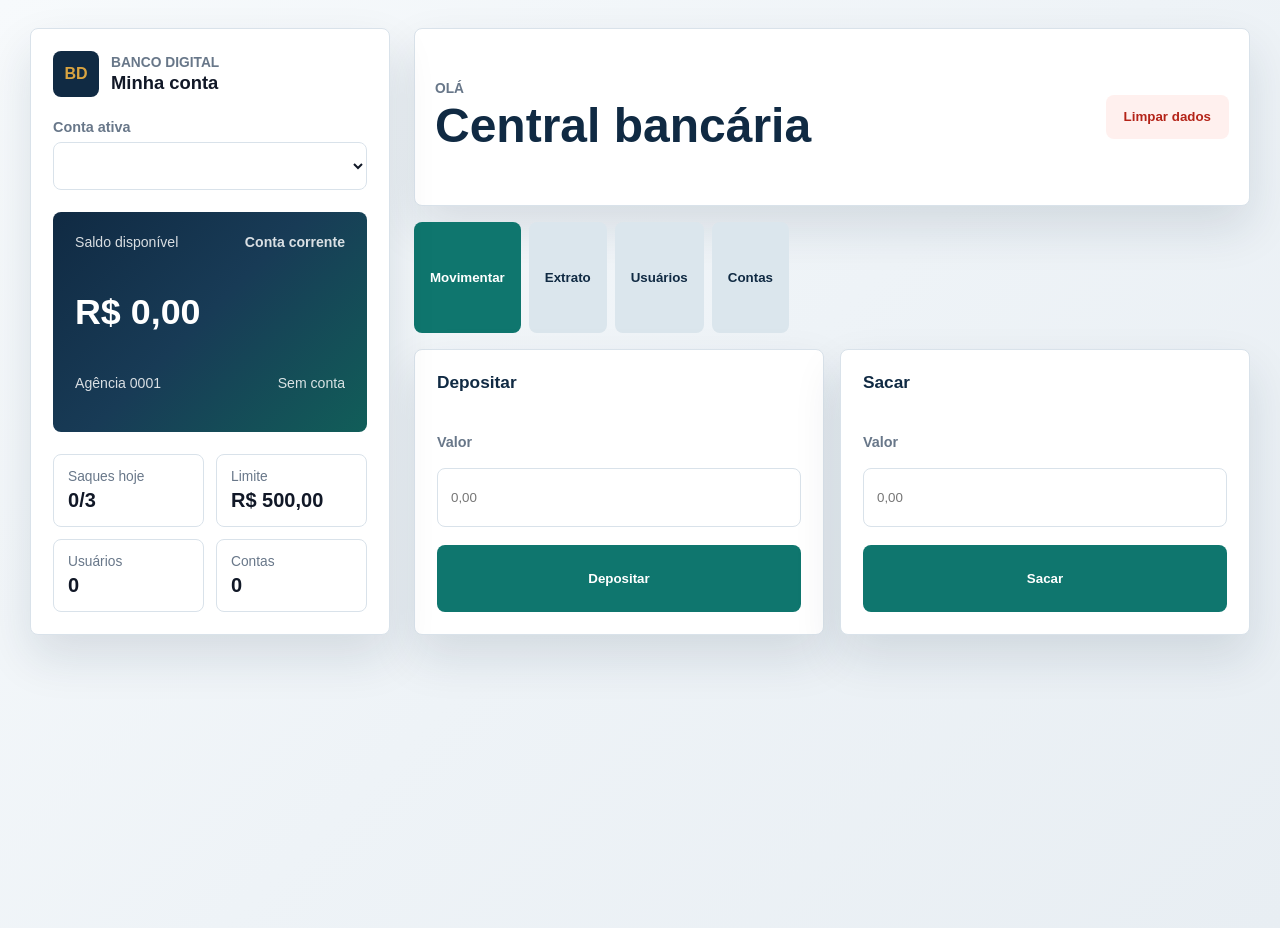
==== commit 5f5a3335: "Update index.html" ====
--- a/index.html
+++ b/index.html
@@ -1,11 +1,122 @@
- <meta charset="utf-8" />
+<!doctype html>
+<html lang="pt-BR">
+  <head>
+    <meta charset="utf-8" />
     <meta name="viewport" content="width=device-width, initial-scale=1" />
     <title>Banco Digital</title>
-    <link rel="stylesheet" href="/styles.css?v=20260426-2" />
     <link rel="stylesheet" href="/styles.css?v=20260426-3" />
   </head>
   <body>
     <main class="bank-app">
+      <aside class="sidebar">
+        <div class="brand">
+          <div class="brand-mark">BD</div>
+          <div>
+            <p>Banco Digital</p>
+            <strong>Minha conta</strong>
+          </div>
+        </div>
+
+        <label class="field account-picker" for="accountSelect">
+          Conta ativa
+          <select id="accountSelect"></select>
+        </label>
+
+        <section class="bank-card" aria-label="Cartão da conta">
+          <div class="card-top">
+            <span>Saldo disponível</span>
+            <strong>Conta corrente</strong>
+          </div>
+          <p id="balance">R$ 0,00</p>
+          <div class="card-bottom">
+            <span>Agência 0001</span>
+            <span id="activeAccountNumber">Sem conta</span>
+          </div>
+        </section>
+
+        <dl class="stats-grid">
+          <div>
+            <dt>Saques hoje</dt>
+            <dd><span id="withdrawCount">0</span>/3</dd>
+          </div>
+          <div>
+            <dt>Limite</dt>
+            <dd>R$ 500,00</dd>
+          </div>
+          <div>
+            <dt>Usuários</dt>
+            <dd id="userCount">0</dd>
+          </div>
+          <div>
+            <dt>Contas</dt>
+            <dd id="accountCount">0</dd>
+          </div>
+        </dl>
+      </aside>
+
+      <section class="content">
+        <header class="topbar">
+          <div>
+            <p>Olá</p>
+            <h1>Central bancária</h1>
+          </div>
+          <button class="danger-button" id="resetData" type="button">Limpar dados</button>
+        </header>
+
+        <nav class="tabs" aria-label="Operações">
+          <button class="tab-button active" data-tab="movimentar" type="button">Movimentar</button>
+          <button class="tab-button" data-tab="extrato" type="button">Extrato</button>
+          <button class="tab-button" data-tab="usuarios" type="button">Usuários</button>
+          <button class="tab-button" data-tab="contas" type="button">Contas</button>
+        </nav>
+
+        <div class="notice" id="notice" role="status" aria-live="polite"></div>
+
+        <section class="tab-panel active" id="movimentar">
+          <div class="form-grid">
+            <form class="panel" id="depositForm">
+              <h2>Depositar</h2>
+              <label class="field" for="depositAmount">
+                Valor
+                <input id="depositAmount" min="0.01" step="0.01" type="number" placeholder="0,00" required />
+              </label>
+              <button class="primary-button" type="submit">Depositar</button>
+            </form>
+
+            <form class="panel" id="withdrawForm">
+              <h2>Sacar</h2>
+              <label class="field" for="withdrawAmount">
+                Valor
+                <input id="withdrawAmount" min="0.01" step="0.01" type="number" placeholder="0,00" required />
+              </label>
+              <button class="primary-button" type="submit">Sacar</button>
+            </form>
+          </div>
+        </section>
+
+        <section class="tab-panel" id="extrato">
+          <div class="panel">
+            <div class="panel-header">
+              <h2>Extrato</h2>
+              <button class="ghost-button" id="clearStatement" type="button">Limpar extrato</button>
+            </div>
+            <ul class="statement-list" id="statementList"></ul>
+          </div>
+        </section>
+
+        <section class="tab-panel" id="usuarios">
+          <form class="panel" id="userForm">
+            <h2>Novo usuário</h2>
+            <div class="form-grid">
+              <label class="field" for="userName">
+                Nome completo
+                <input id="userName" autocomplete="name" required />
+              </label>
+              <label class="field" for="userCpf">
+                CPF
+                <input id="userCpf" inputmode="numeric" maxlength="14" placeholder="Somente números" required />
+              </label>
+              <label class="field" for="userBirth">
                 Data de nascimento
                 <input id="userBirth" type="date" required />
               </label>
@@ -23,15 +134,37 @@
               </label>
               <label class="field" for="userAddress">
                 Endereço
-                <input id="userAddress" placeholder="Rua, número - bairro - cidade/UF" required />
                 <input id="userAddress" placeholder="Preenchido automaticamente pelo CEP" required />
               </label>
             </div>
             <button class="primary-button" type="submit">Criar usuário</button>
+          </form>
+
+          <div class="panel">
+            <h2>Usuários cadastrados</h2>
+            <ul class="data-list" id="userList"></ul>
+          </div>
+        </section>
+
+        <section class="tab-panel" id="contas">
+          <form class="panel" id="accountForm">
+            <h2>Nova conta</h2>
+            <label class="field" for="accountUser">
+              Titular
+              <select id="accountUser" required></select>
+            </label>
+            <button class="primary-button" type="submit">Criar conta</button>
+          </form>
+
+          <div class="panel">
+            <h2>Contas cadastradas</h2>
+            <ul class="data-list" id="accountList"></ul>
+          </div>
+        </section>
       </section>
     </main>
 
-    <script src="/script.js?v=20260426-2"></script>
     <script src="/script.js?v=20260426-3"></script>
   </body>
 </html>
+</html>
